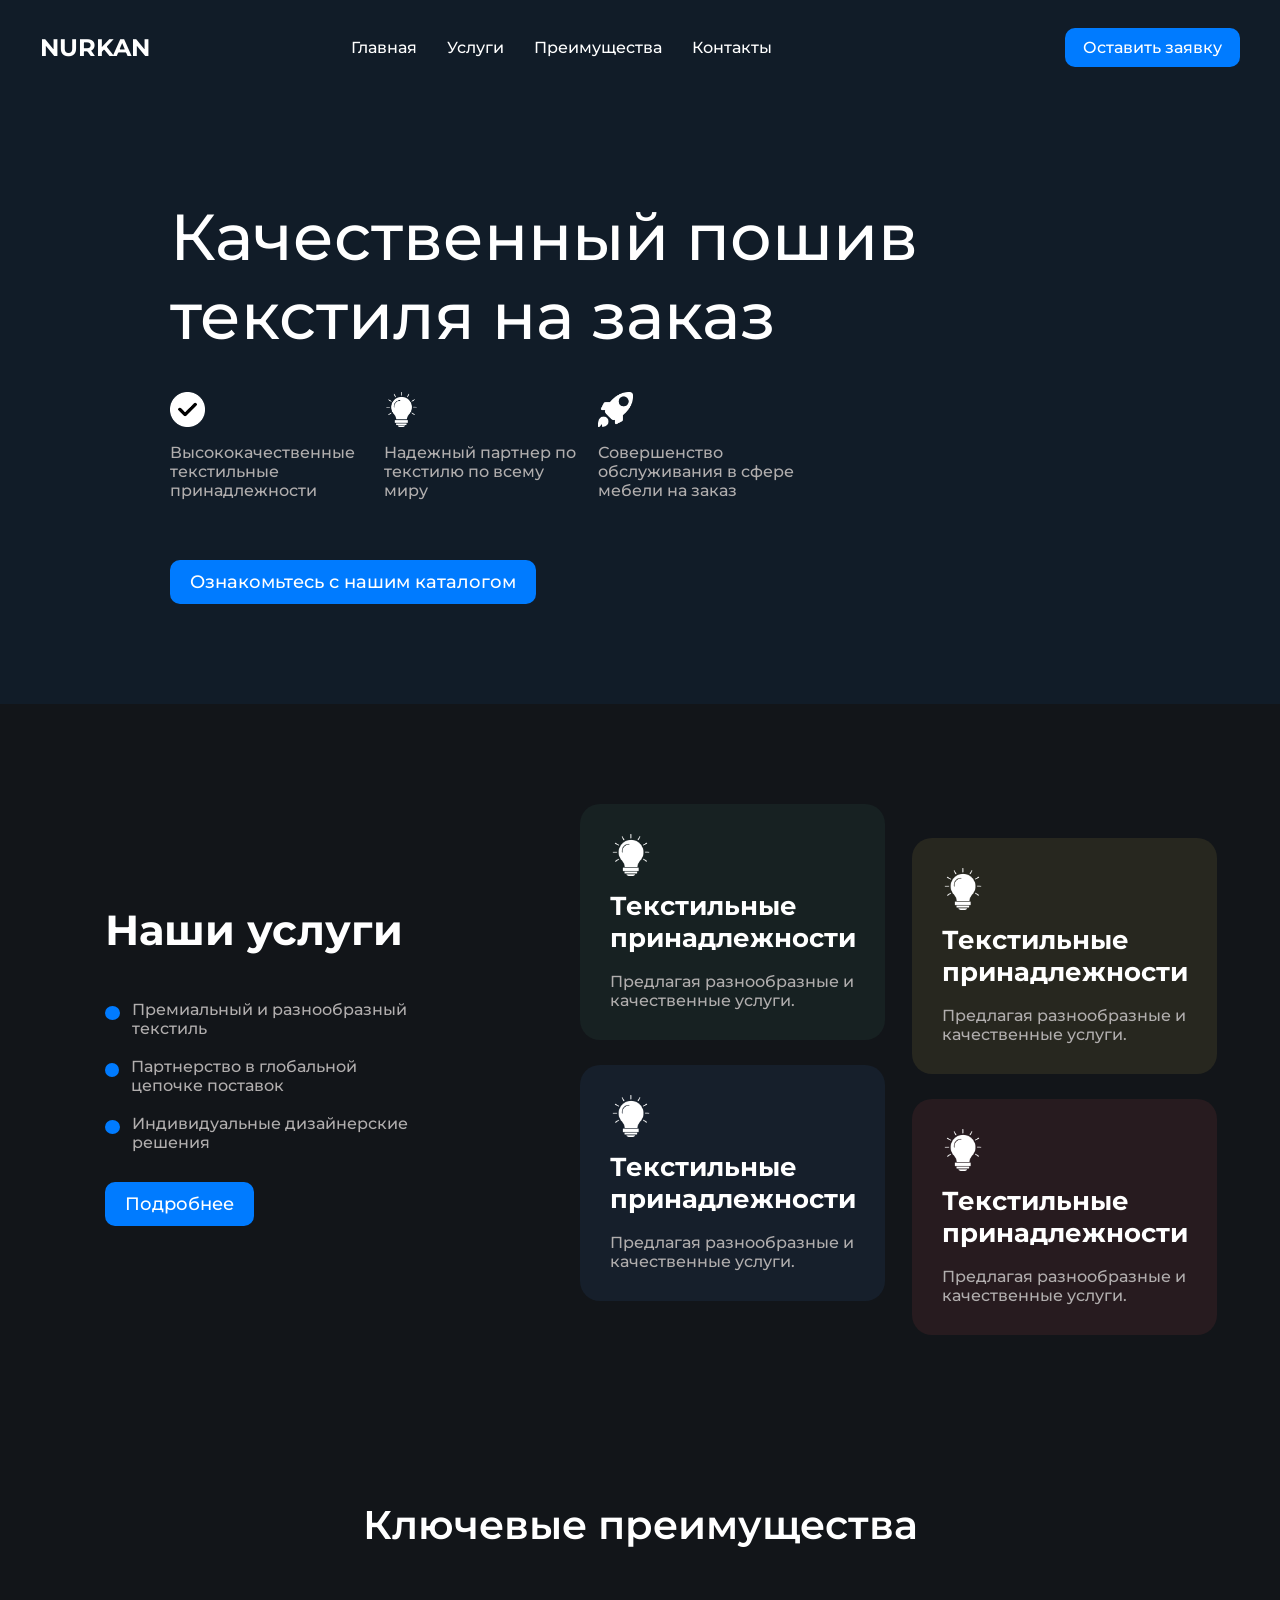
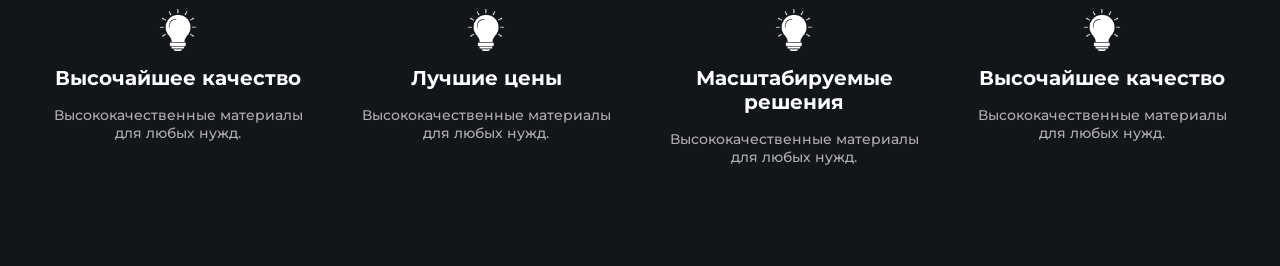
==== index.html @ 5080561b "html code of landing of 2 sections" ====
<!DOCTYPE html>
<html lang="en">
<head>
  <meta charset="UTF-8">
  <meta name="viewport" content="width=device-width, initial-scale=1.0">
  <link rel="preconnect" href="https://fonts.googleapis.com">
  <link rel="preconnect" href="https://fonts.gstatic.com" crossorigin>
  <link href="https://fonts.googleapis.com/css2?family=Montserrat:ital,wght@0,100..900;1,100..900&display=swap" rel="stylesheet">
  <link rel="stylesheet" href="styles.css">
  <title>Home</title>
</head>
<body>
  <header>
    <div class="container">

      <a href="#" class="logo_link"><div class="logo">NURKAN</div></a>

      <nav class="navigation">

        <a class="menu_option" href="#">Главная</a>
        <a class="menu_option" href="#">Услуги</a>
        <a class="menu_option" href="#">Преимущества</a>
        <a class="menu_option" href="#">Контакты</a>

      </nav>

      <button class="application_btn">Оставить заявку</button>

    </div>
  </header>

  <section class="main">

    <div class="container">

      <img src="https://i.pinimg.com/736x/24/b1/e6/24b1e67de9edb029dab0cc9d949c70c2.jpg" alt="" class="main_img">
      
      <div class="main_info">
        <h1>Качественный пошив текстиля на заказ</h1>
        <div class="main_points">

          <div class="points_wrapper">
            <img src="/static/icons/check_157977.png" alt="" class="point_icon">
            <div class="point">Высококачественные текстильные принадлежности</div>
          </div>

          <div class="points_wrapper">
            <img src="/static/icons/light-bulb_148324.png" alt="" class="point_icon">
            <div class="point">Надежный партнер по текстилю по всему миру</div>
          </div>

          <div class="points_wrapper">
            <img src="/static/icons/rocket.png" alt="" class="point_icon">
            <div class="point">Совершенство обслуживания в сфере мебели на заказ </div>
          </div>

        </div>

        <button class="main_btn">Ознакомьтесь с нашим каталогом</button>

      </div>

    </div>

  </section>

  <section class="services">

    <div class="container">

      <div class="services_wrapper">
        <h2 class="services_title">Наши услуги</h2>

        <div class="services_points">

          <div class="point_wrapper">
            <div class="circle"></div>
            <div class="point">Премиальный и разнообразный текстиль</div>
          </div>

          <div class="point_wrapper">
            <div class="circle"></div>
            <div class="point">Партнерство в глобальной цепочке поставок</div>
          </div>

          <div class="point_wrapper">
            <div class="circle"></div>
            <div class="point">Индивидуальные дизайнерские решения</div>
          </div>

        </div>

        <button class="more_btn">Подробнее</button>

      </div>

      <div class="service_types">

        <div class="service_card first">

          <img src="/static/icons/light-bulb_148324.png" alt="" class="service_icon">
          <h4 class="service_title">Текстильные принадлежности</h4>
          <div class="service_descr">Предлагая разнообразные и качественные услуги. </div>

        </div>

        <div class="service_card second">

          <img src="/static/icons/light-bulb_148324.png" alt="" class="service_icon">
          <h4 class="service_title">Текстильные принадлежности</h4>
          <div class="service_descr">Предлагая разнообразные и качественные услуги. </div>

        </div>

      </div>


      <div class="service_types_2">

        <div class="service_card third">

          <img src="/static/icons/light-bulb_148324.png" alt="" class="service_icon">
          <h4 class="service_title">Текстильные принадлежности</h4>
          <div class="service_descr">Предлагая разнообразные и качественные услуги. </div>

        </div>

        <div class="service_card fourth">

          <img src="/static/icons/light-bulb_148324.png" alt="" class="service_icon">
          <h4 class="service_title">Текстильные принадлежности</h4>
          <div class="service_descr">Предлагая разнообразные и качественные услуги. </div>

        </div>

      </div>

    </div>

    <div class="container">

      <div class="advantages">

        <h2 class="advantages_title">Ключевые преимущества</h2>

        <div class="advantages_points">

          <div class="advantage_point">

            <img src="/static/icons/light-bulb_148324.png" alt="" class="advantage_icon">
            <h4 class="advantage_name">Высочайшее качество</h4>
            <div class="advantages_descr">Высококачественные материалы для любых нужд. </div>

          </div>

          <div class="advantage_point">

            <img src="/static/icons/light-bulb_148324.png" alt="" class="advantage_icon">
            <h4 class="advantage_name">Лучшие цены</h4>
            <div class="advantages_descr">Высококачественные материалы для любых нужд. </div>

          </div>

          <div class="advantage_point">

            <img src="/static/icons/light-bulb_148324.png" alt="" class="advantage_icon">
            <h4 class="advantage_name">Масштабируемые решения </h4>
            <div class="advantages_descr">Высококачественные материалы для любых нужд. </div>

          </div>

          <div class="advantage_point">

            <img src="/static/icons/light-bulb_148324.png" alt="" class="advantage_icon">
            <h4 class="advantage_name">Высочайшее качество</h4>
            <div class="advantages_descr">Высококачественные материалы для любых нужд. </div>

          </div>

        </div>

      </div>

    </div>

  </section>
</body>
</html>
---- styles.css ----
* {
  margin: 0;
  padding: 0;
  font-family: 'Montserrat';
  font-weight: 500;
  color: white;
}

/*#0e58ae button color*/

.container {
  display: flex;
  width: 100%; /* Используйте 100% для адаптивности или конкретное значение, если это необходимо */
  max-width: 1200px; /* Ограничение максимальной ширины контейнера */
  margin: 0 auto; /* Центрирование контейнера по горизонтали */
}

header {
  padding: 10px 0; /* Пример внутренних отступов для header */
  background-color: #111c28;
}

.navigation {
  display: flex;
  margin-top: 18px;
}

.menu_option {
  text-decoration: none;
  color: white; /* Цвет текста для ссылок */
  padding: 10px 15px; /* Пример внутренних отступов для ссылок */
}

.logo {
  font-size: 24px; /* Пример размера шрифта для логотипа */
  font-weight: bold; /* Пример насыщенности шрифта для логотипа */
  margin-top: 18px;
}

.logo_link {
  flex-grow: 0.4; /* Равномерное распределение доступного пространства */
  text-decoration: none;
  color: white; /* Цвет текста для логотипа */
  display: flex;
  align-items: center; /* Выравнивание логотипа по вертикали */
}

.application_btn {
  padding: 9px 18px; /* Пример внутренних отступов */
  border: none; /* Убираем границу */
  background-color: #007bff; /* Пример цвета фона */
  color: white; /* Цвет текста */
  font-size: 16px; /* Размер шрифта */
  border-radius: 10px; /* Радиус скругления углов */
  cursor: pointer; /* Курсор при наведении */
  margin-left: auto;  
  margin-top: 18px;
}

.application_btn:hover {
  background-color: #0056b3; /* Изменение цвета фона при наведении */
}



/*MAIN SECTION **************************************/

.main {
  background-color: #111c28;
  padding-bottom: 100px;
  padding-top: 50px;
}


.main_img {
  max-width: 400px;
  max-height: 550px;
  margin: 50px 65px;
  border-radius: 12px;
}


h1 {
  margin-top: 70px;
  margin-right: 30px;
  font-size: 65px;
  font-family: 'Montserrat';
  font-weight: 500;
}

.main_points {
  display: flex;
  margin-top: 37px;
}

.points_wrapper {
  max-width: 206px;
  text-wrap: wrap;
  margin-right: 8px;
}


.points_wrapper .point_icon {
  width: 35px;
  height: 35px;
}

.point {
  font-size: 16px;
  margin-top: 12px;
}

.main_btn {
  padding: 11px 20px; /* Пример внутренних отступов */
  border: none; /* Убираем границу */
  background-color: #007bff; /* Пример цвета фона */
  color: white; /* Цвет текста */
  font-size: 18px; /* Размер шрифта */
  border-radius: 10px; /* Радиус скругления углов */
  cursor: pointer; /* Курсор при наведении */
  margin-left: auto; 
  margin-top: 60px;
}

.main_btn:hover {
  background-color: #0056b3; /* Изменение цвета фона при наведении */
}



/*NEW SECTION******************************/


.services {
  background-color: #121519;
  padding-top: 100px;
  padding-bottom: 100px;
}

.services_wrapper {
  margin-top: 100px;
  margin-left: 65px;
}

.services_title {
  font-size: 42px;
  font-family: 'Montserrat';
  font-weight: 700;
}

.services_points {
  margin-top: 32px;
  max-width: 325px;
}

.point_wrapper {
  margin-top: 7px;
  display: flex;
  align-items: center;
}

.point {
  color: rgb(177, 174, 174);
}

.circle {
  width: 18px !important;
  height: 14px !important;
  background-color: #007bff;
  border-radius: 50%;
  margin-right: 12px;
}

.more_btn {
  padding: 11px 20px; /* Пример внутренних отступов */
  border: none; /* Убираем границу */
  background-color: #007bff; /* Пример цвета фона */
  color: white; /* Цвет текста */
  font-size: 18px; /* Размер шрифта */
  border-radius: 10px; /* Радиус скругления углов */
  cursor: pointer; /* Курсор при наведении */
  margin-left: auto; 
  margin-top: 30px;
}

.more_btn:hover {
  background-color: #0056b3; /* Изменение цвета фона при наведении */
}


.service_card {
  max-width: 245px;
  max-height: 190px;
  padding: 30px;
  margin-bottom: 25px;
  border-radius: 20px;
}


.service_types {
  margin-left: 150px;
}

.service_types_2 {
  margin-left: 27px;
  margin-top: 34px;
}

.service_icon {
  width: 42px;
  height: 42px;
  margin-bottom: 10px;
}

.first {
  background-color: #172122;
}

.second {
  background-color: #161f2b;
}

.third {
  background-color: #27271f;
}

.fourth {
  background-color: #271b1f;
}

.service_title {
  font-size: 26px;
  font-weight: 700;
  margin-bottom: 18px;
}

.service_descr {
  color: rgb(177, 174, 174);
}

/*ADVANTAGES______________________*/

.advantages {
  margin-top: 140px;
}

.advantages_title {
  font-size: 40px;
  font-weight: 600;
  text-align: center;
}


.advantages_points {
  display: flex;
  justify-content: space-between;
  gap: 32px;
}

.advantage_point {
  max-width: 300px;
  text-wrap: wrap;
  display: flex;
  flex-direction: column;
  align-items: center;
  text-align: center
}

.advantage_icon {
  width: 42px;
  height: 42px;
  align-items: center;
}

.advantages_points {
  margin-top: 60px;
}

.advantage_name {
  font-size: 20px;
  font-weight: 700;
  margin-top: 15px;
  align-items: center;
  text-align: center;
}

.advantages_descr {
  font-size: 14px;
  color: rgb(177, 174, 174);
  margin-top: 16px;
  align-items: center;
  text-align: center;
}
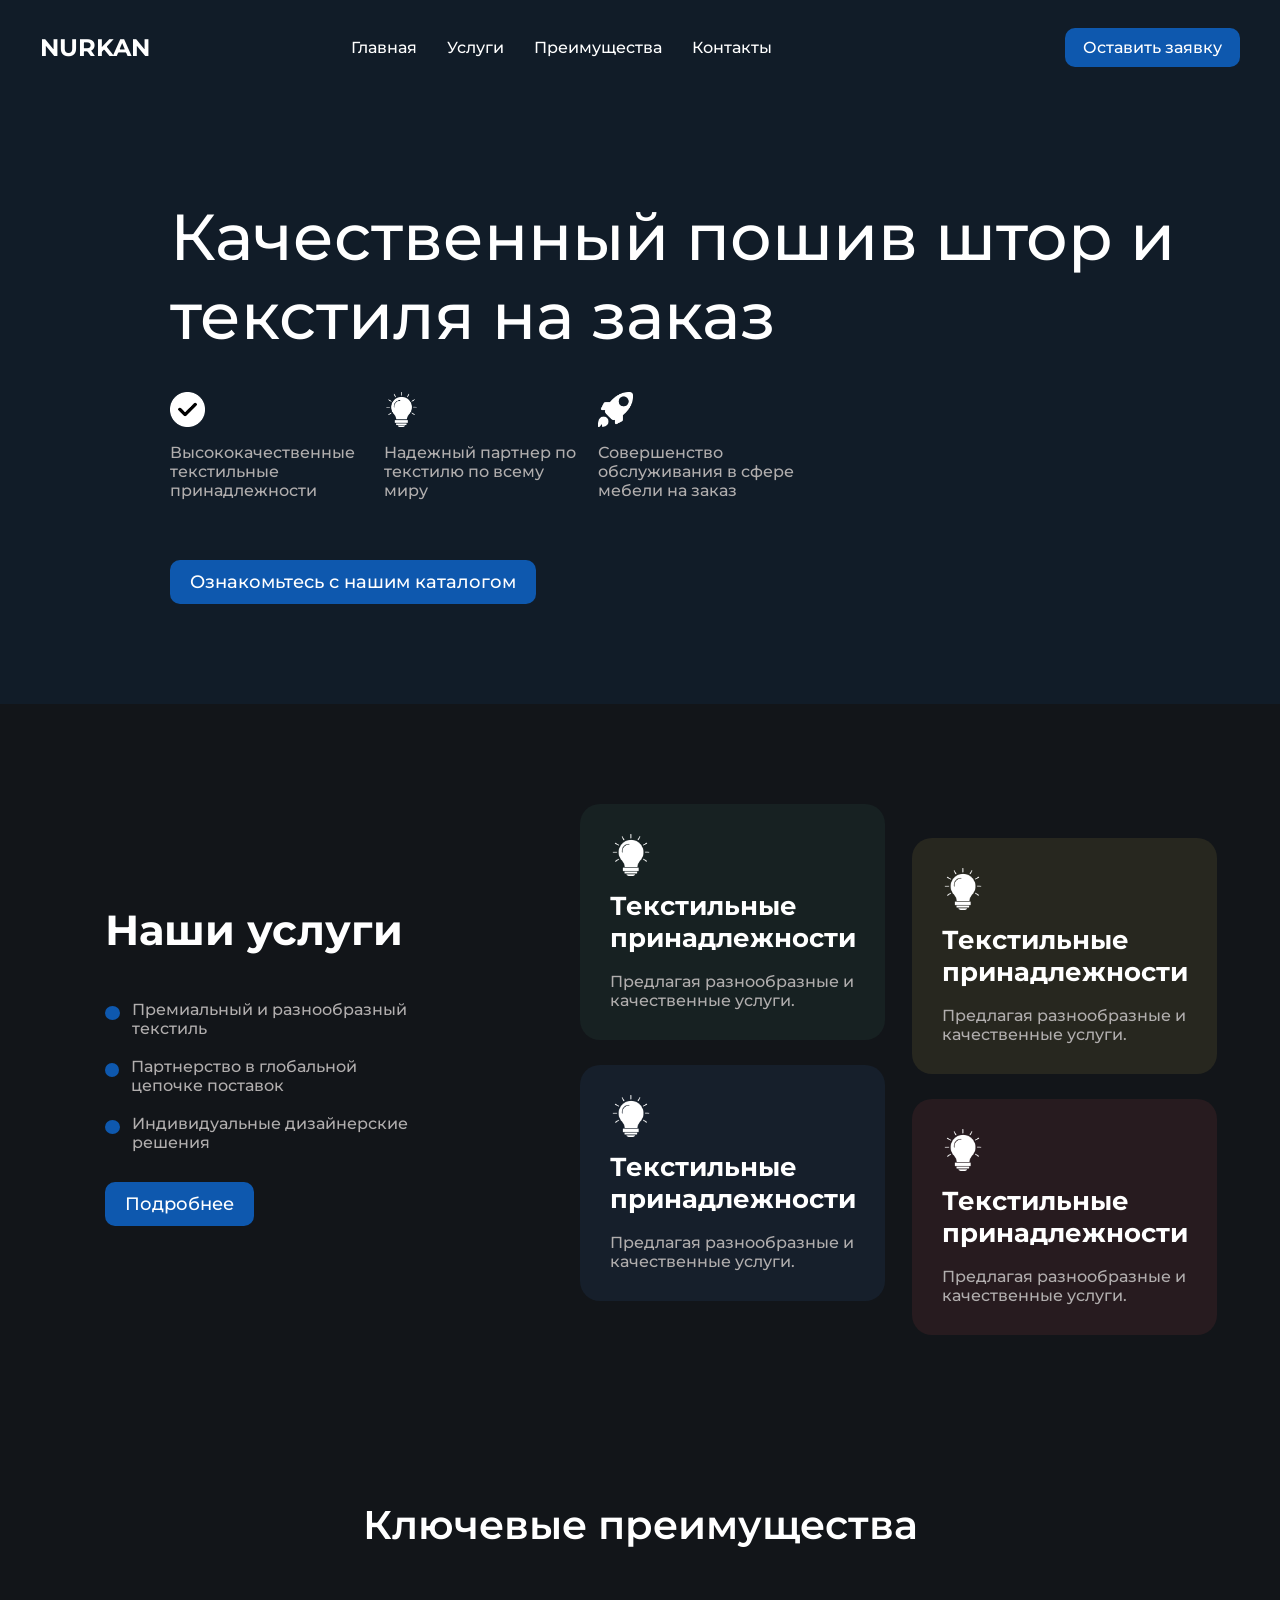
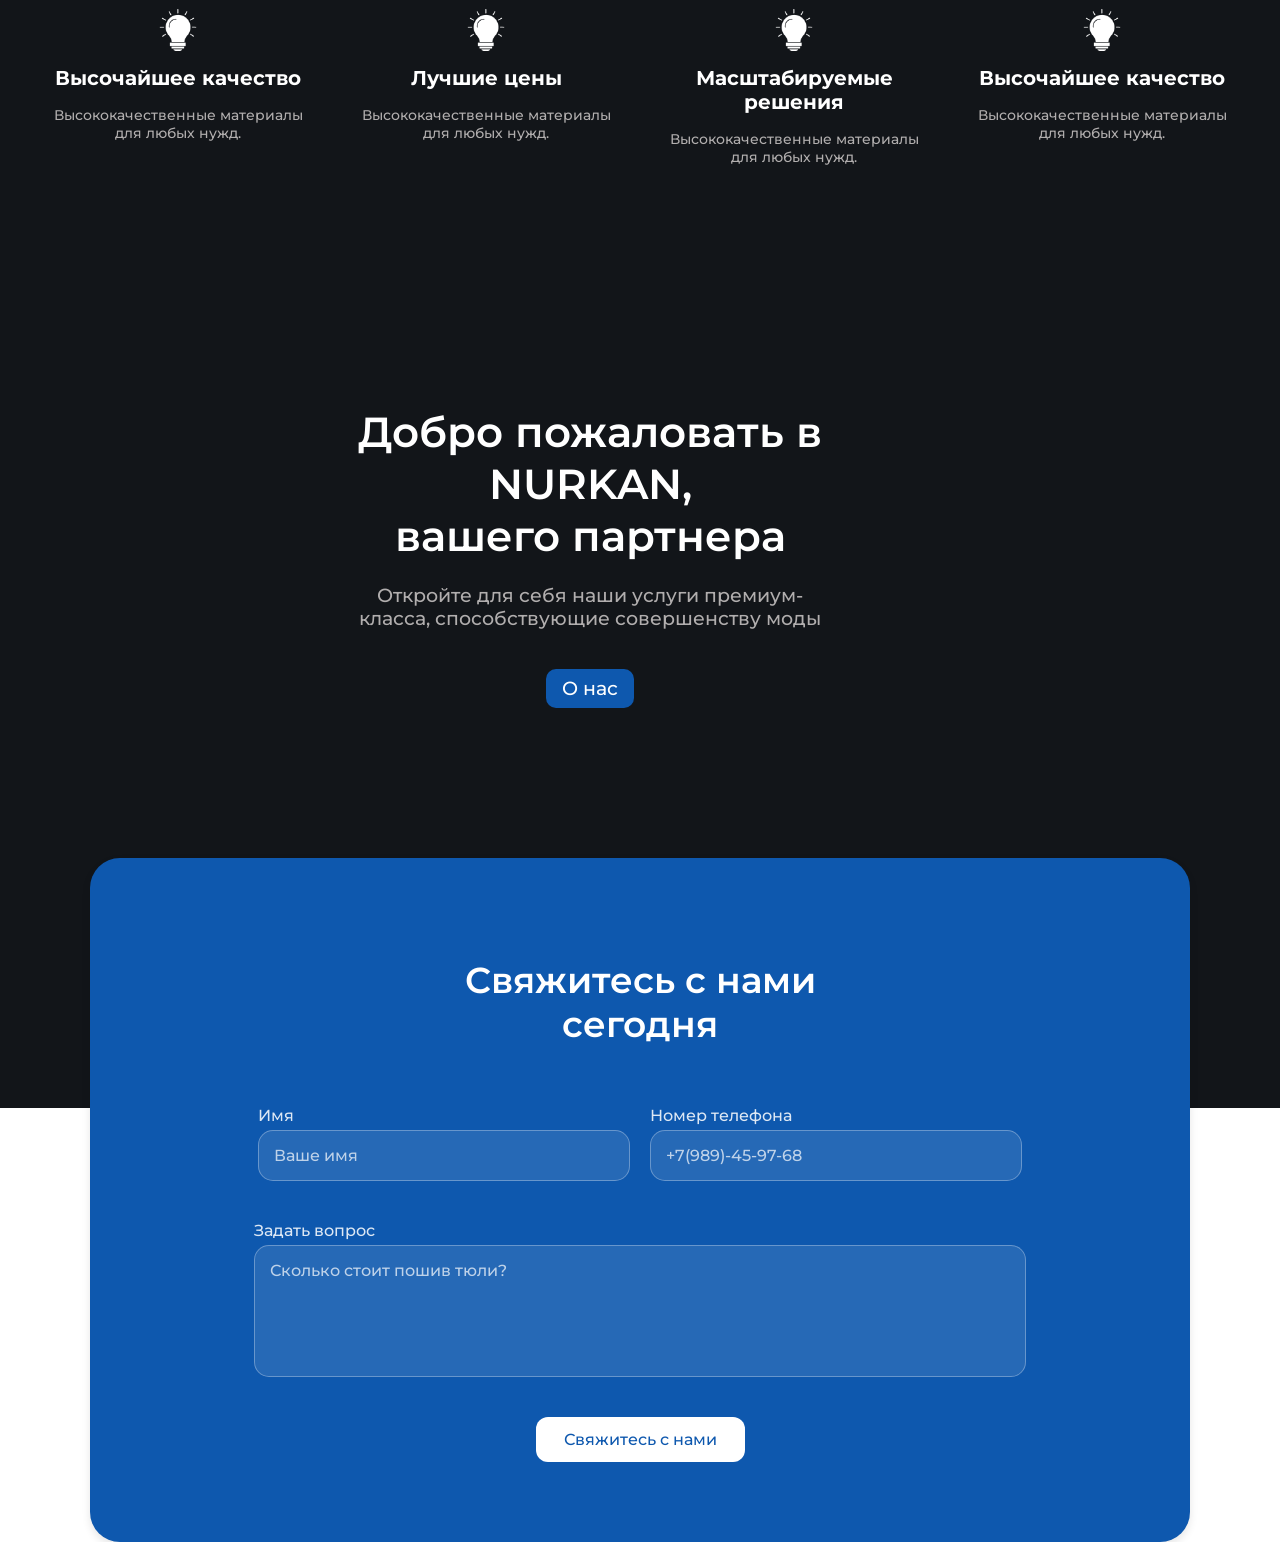
==== commit f16148d5: "added new block and form" ====
--- a/index.html
+++ b/index.html
@@ -36,7 +36,7 @@
       <img src="https://i.pinimg.com/736x/24/b1/e6/24b1e67de9edb029dab0cc9d949c70c2.jpg" alt="" class="main_img">
       
       <div class="main_info">
-        <h1>Качественный пошив текстиля на заказ</h1>
+        <h1>Качественный пошив штор и текстиля на заказ</h1>
         <div class="main_points">
 
           <div class="points_wrapper">
@@ -179,10 +179,63 @@
 
         </div>
 
+        <div class="advantages_image">
+
+          <img src="https://cf.bstatic.com/xdata/images/hotel/max1024x768/275734813.jpg?k=6c4689795769574d2e809e9eda5d563b824885e94a9c426dc8dc01568a8eda7a&o=&hp=1" alt="" class="advantage_image one">
+          <img src="http://shtori-odintcovo.ru/wp-content/uploads/2018/08/tekstil-dlja-kafe-i-restorana-e1534519967190.jpg" alt="" class="advantage_image two">
+
+        </div>
+
+        <div class="welcome">
+
+          <div class="welcome_wrapper_left">
+
+            <h3 class="welcome_title">Добро пожаловать в NURKAN,<br> вашего партнера</h3>
+            <div class="welcome_descr">Откройте для себя наши услуги премиум-класса, способствующие совершенству моды</div>
+            <button class="about_us_btn">О нас</button>
+
+          </div>
+          
+          <img src="https://s.optlist.ru/i/24/37/179606e174bb0516-2437-1.jpg" alt="" class="welcome_img">
+
+        </div>
+
       </div>
 
     </div>
 
   </section>
+
+  <div class="form-container">
+
+    <div class="contact-form">
+
+        <h2 class="form_title">Свяжитесь с нами<br>сегодня</h2>
+        <form action="#">
+
+            <div class="form-group">
+                <div class="input_wrapper">
+                  <label class="label_input_form" for="input_contact_form">Имя</label>
+                  <input class="input_contact_form" type="text" name="name" placeholder="Ваше имя">
+                </div>
+                <div class="input_wrapper">
+                  <label class="label_input_form" for="input_contact_form">Номер телефона</label>
+                  <input class="input_contact_form" type="text" name="name" placeholder="+7(989)-45-97-68">
+                </div>
+            </div>
+            <div class="form-group">
+              <div class="input_wrapper">
+                <label class="label_input_form" for="input_contact_form">Задать вопрос</label>
+              <textarea name="message" class="input_contact_form txtarea" placeholder="Сколько стоит пошив тюли?"></textarea>
+              </div>
+            </div>
+            <button class="submit" type="submit">Свяжитесь с нами</button>
+
+        </form>
+
+    </div>
+
+  </div>
+  
 </body>
 </html>
--- a/styles.css
+++ b/styles.css
@@ -6,7 +6,9 @@
   color: white;
 }
 
-/*#0e58ae button color*/
+/*#0e58ae dark blue
+  0e58ae - light blue
+*/
 
 .container {
   display: flex;
@@ -48,7 +50,7 @@
 .application_btn {
   padding: 9px 18px; /* Пример внутренних отступов */
   border: none; /* Убираем границу */
-  background-color: #007bff; /* Пример цвета фона */
+  background-color: #0e58ae; /* Пример цвета фона */
   color: white; /* Цвет текста */
   font-size: 16px; /* Размер шрифта */
   border-radius: 10px; /* Радиус скругления углов */
@@ -113,7 +115,7 @@
 .main_btn {
   padding: 11px 20px; /* Пример внутренних отступов */
   border: none; /* Убираем границу */
-  background-color: #007bff; /* Пример цвета фона */
+  background-color: #0e58ae; /* Пример цвета фона */
   color: white; /* Цвет текста */
   font-size: 18px; /* Размер шрифта */
   border-radius: 10px; /* Радиус скругления углов */
@@ -134,7 +136,7 @@
 .services {
   background-color: #121519;
   padding-top: 100px;
-  padding-bottom: 100px;
+  padding-bottom: 400px;
 }
 
 .services_wrapper {
@@ -166,7 +168,7 @@
 .circle {
   width: 18px !important;
   height: 14px !important;
-  background-color: #007bff;
+  background-color: #0e58ae;
   border-radius: 50%;
   margin-right: 12px;
 }
@@ -174,7 +176,7 @@
 .more_btn {
   padding: 11px 20px; /* Пример внутренних отступов */
   border: none; /* Убираем границу */
-  background-color: #007bff; /* Пример цвета фона */
+  background-color: #0e58ae; /* Пример цвета фона */
   color: white; /* Цвет текста */
   font-size: 18px; /* Размер шрифта */
   border-radius: 10px; /* Радиус скругления углов */
@@ -290,4 +292,139 @@
   margin-top: 16px;
   align-items: center;
   text-align: center;
+}
+
+
+.advantages_image {
+  display: flex;
+  justify-content: space-between;
+  margin-top: 140px;
+}
+
+.advantage_image {
+  max-width: 590px;
+  border-radius: 20px;
+}
+
+.welcome {
+  display: flex;
+  text-align: center;
+  justify-content: center;
+  margin-top: 100px;
+}
+
+.welcome_wrapper_left {
+  max-width: 470px;
+  margin: auto 0;
+  margin-right: 100px;
+}
+
+.welcome_title {
+  font-size: 42px;
+  font-weight: 600;
+}
+
+.welcome_descr {
+  font-size: 19px;
+  color: rgb(177, 174, 174);
+  margin-top: 22px;
+}
+
+.about_us_btn {
+  padding: 8px 16px; /* Пример внутренних отступов */
+  border: none; /* Убираем границу */
+  background-color: #0e58ae; /* Пример цвета фона */
+  color: white; /* Цвет текста */
+  font-size: 19px; /* Размер шрифта */
+  border-radius: 10px; /* Радиус скругления углов */
+  cursor: pointer; /* Курсор при наведении */
+  margin-top: 39px;
+}
+
+.welcome_img {
+  max-width: 450px;
+  border-radius: 22px;
+}
+
+/*FORM SECTION ***********************/
+
+.form-container {
+  width: 100%;
+  display: flex;
+  justify-content: center;
+  margin: -250px 0; /* Adjust the margin as needed */
+}
+
+.contact-form {
+  background-color: #0e58ae;
+  padding: 100px 150px 80px;
+  border-radius: 30px;
+  width: 800px;
+  color: white;
+  text-align: center;
+  box-shadow: 0 4px 8px rgba(0, 0, 0, 0.1);
+}
+
+.form_title {
+  font-size: 36px;
+  font-weight: 600;
+  margin-bottom: 60px;
+}
+
+.form-group {
+  display: flex;
+  justify-content: center;
+  gap: 20px;
+  margin-bottom: 20px;
+  flex-wrap: wrap;
+}
+
+.input_wrapper {
+  display: flex;
+  flex-direction: column;
+  align-items: flex-start;
+}
+
+.input_contact_form {
+  width: 340px;
+  padding: 15px;
+  border: 1px solid rgba(255, 255, 255, 0.3);
+  border-radius: 15px;
+  background-color: rgba(255, 255, 255, 0.1);
+  color: white;
+  font-size: 1em;
+  margin-bottom: 20px;
+}
+
+.input_contact_form::placeholder {
+  color: rgba(255, 255, 255, 0.7);
+}
+
+.form-group textarea {
+  height: 100px;
+  resize: none;
+}
+
+.submit {
+  padding: 13px 28px;
+  border: none;
+  border-radius: 12px;
+  background-color: white;
+  color: #0e58ae;
+  cursor: pointer;
+  font-size: 16px;
+  transition: background-color 0.3s ease;
+}
+
+.submit:hover {
+  background-color: #e6e6e6;
+}
+
+.label_input_form {
+  margin-bottom: 5px;
+  color: rgba(255, 255, 255, 0.863);
+}
+
+.txtarea {
+  width: 740px;
 }
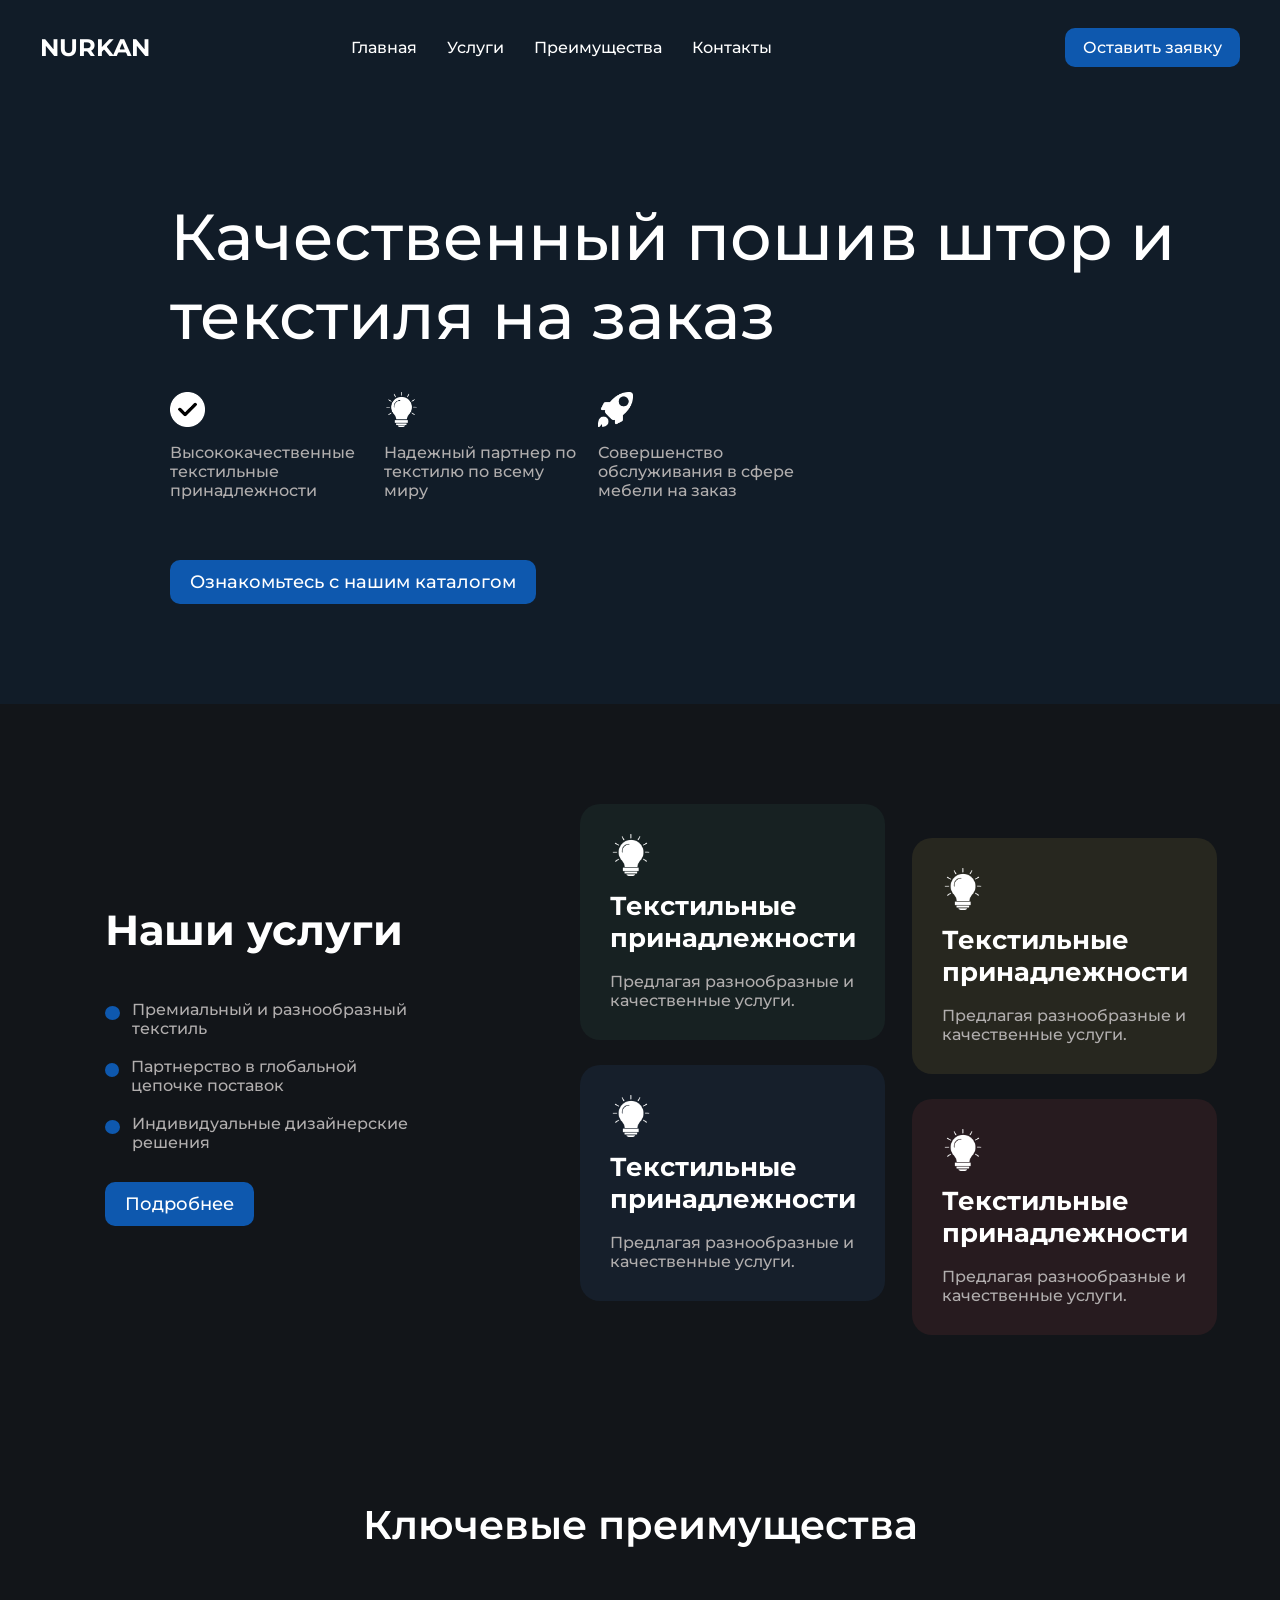
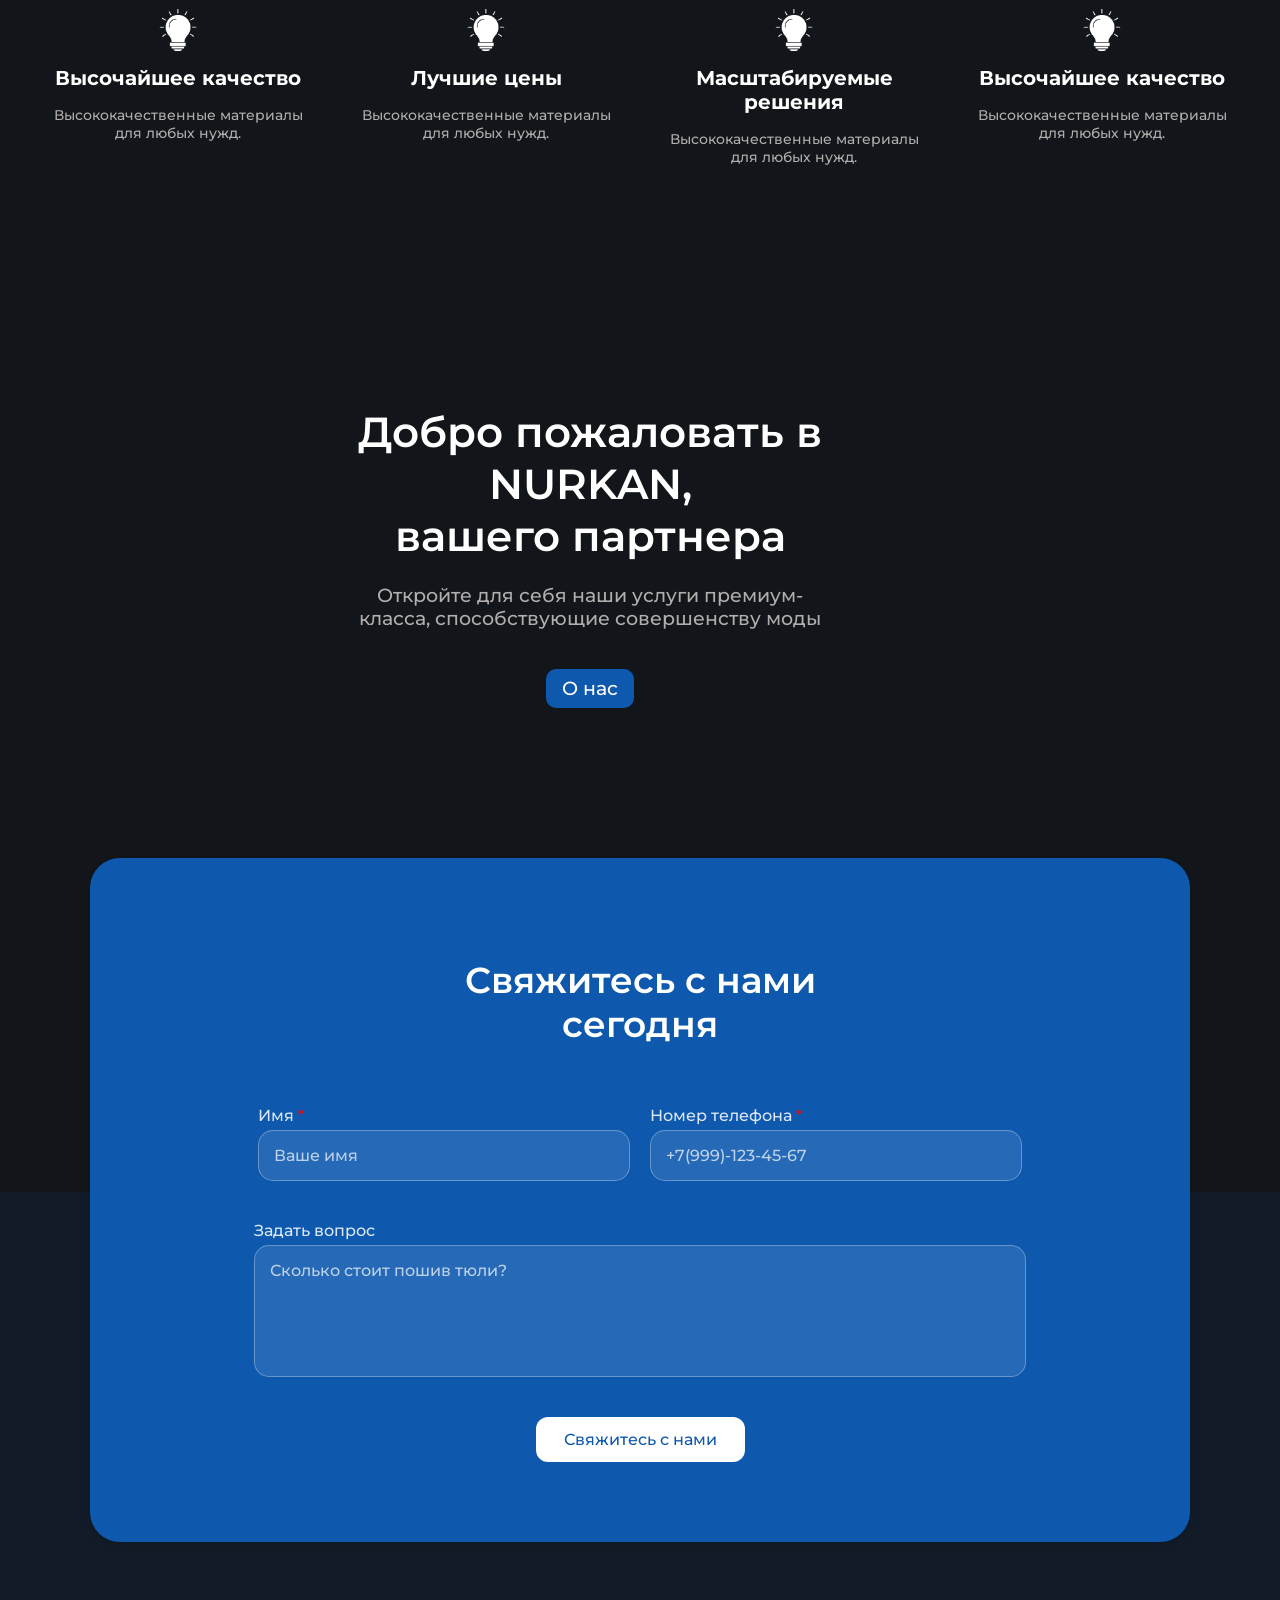
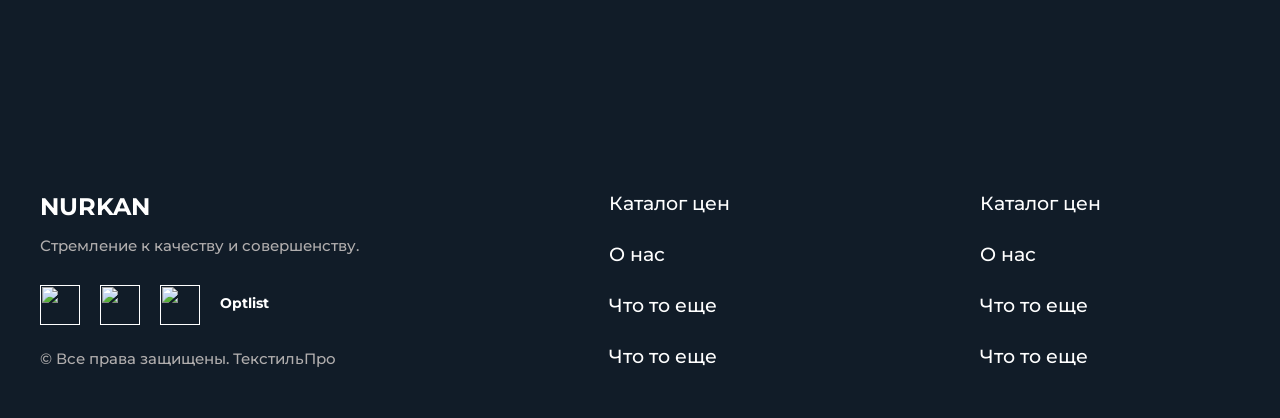
==== commit 75f4a18d: "added footer and social icons" ====
--- a/index.html
+++ b/index.html
@@ -211,23 +211,24 @@
     <div class="contact-form">
 
         <h2 class="form_title">Свяжитесь с нами<br>сегодня</h2>
-        <form action="#">
+
+        <form id="contact_form" action="#">
 
             <div class="form-group">
                 <div class="input_wrapper">
-                  <label class="label_input_form" for="input_contact_form">Имя</label>
-                  <input class="input_contact_form" type="text" name="name" placeholder="Ваше имя">
+                    <label class="label_input_form" for="input_name">Имя <span class="req">*</span></label>
+                    <input id="input_name" class="input_contact_form" type="text" name="name" placeholder="Ваше имя" required>
                 </div>
                 <div class="input_wrapper">
-                  <label class="label_input_form" for="input_contact_form">Номер телефона</label>
-                  <input class="input_contact_form" type="text" name="name" placeholder="+7(989)-45-97-68">
+                    <label class="label_input_form" for="input_contact_form">Номер телефона <span class="req">*</span></label>
+                    <input id="input_contact_form" class="input_contact_form" type="text" name="phone" placeholder="+7(999)-123-45-67" required>
                 </div>
             </div>
             <div class="form-group">
-              <div class="input_wrapper">
-                <label class="label_input_form" for="input_contact_form">Задать вопрос</label>
-              <textarea name="message" class="input_contact_form txtarea" placeholder="Сколько стоит пошив тюли?"></textarea>
-              </div>
+                <div class="input_wrapper">
+                    <label class="label_input_form" for="input_message">Задать вопрос</label>
+                    <textarea id="input_message" name="message" class="input_contact_form txtarea" placeholder="Сколько стоит пошив тюли?"></textarea>
+                </div>
             </div>
             <button class="submit" type="submit">Свяжитесь с нами</button>
 
@@ -235,7 +236,84 @@
 
     </div>
 
+</div>
+
+
+<footer class="footer">
+
+  <div class="container">
+
+    <div class="block_wrapper">
+
+      <h5 class="footer_title">NURKAN</h5>
+      <div class="footer_descr">Стремление к качеству и совершенству.</div>
+
+      <div class="social_media_wrapper">
+
+        <a href=""><div class="social_media">
+          <img src="/static/icons/whatsapp.png" alt="" class="social_media_icon">
+        </div></a>
+
+        <a href=""><div class="social_media">
+          <img src="/static/icons/telegram.png" alt="" class="social_media_icon">
+        </div></a>
+
+        <a href=""><div class="social_media">
+          <img src="/static/icons/instagram.png" alt="" class="social_media_icon">
+        </div></a>
+
+        <a style="text-decoration: none;" target="_blank" href="https://optlist.ru/company/nurkan_tekstil"><div class="social_media">
+          <div class="optlist social_media_icon">Optlist</div>
+        </div></a>
+
+      </div>
+
+      <div class="rights ">© Все права защищены. ТекстильПро</div>
+
+    </div>
+
+    <div class="block_wrapper mid">
+
+      <a class="footer_link" href=""><div class="options_footer">Каталог цен</div></a>
+      <a class="footer_link" href=""><div class="options_footer">О нас</div></a>
+      <a class="footer_link" href=""><div class="options_footer">Что то еще</div></a>
+      <a class="footer_link" href=""><div class="options_footer">Что то еще</div></a>
+
+    </div>
+
+    <div class="block_wrapper end">
+
+      <a class="footer_link" href=""><div class="options_footer">Каталог цен</div></a>
+      <a class="footer_link" href=""><div class="options_footer">О нас</div></a>
+      <a class="footer_link" href=""><div class="options_footer">Что то еще</div></a>
+      <a class="footer_link" href=""><div class="options_footer">Что то еще</div></a>
+
+    </div>
+
+
   </div>
+
+</footer>
+
+
+
+<script src="https://cdnjs.cloudflare.com/ajax/libs/jquery/3.6.0/jquery.min.js"></script>
+<script src="https://cdnjs.cloudflare.com/ajax/libs/jquery.inputmask/3.3.4/jquery.inputmask.bundle.min.js"></script>
+
+
+<script>
+    $(document).ready(function() {
+        $("#input_contact_form").inputmask("+7(999)-999-99-99");
+
+        $("#contact_form").on("submit", function(event) {
+            var phoneInput = $("#input_contact_form");
+            if (!phoneInput.inputmask("isComplete")) {
+                alert("Пожалуйста, введите полный номер телефона.");
+                event.preventDefault(); // Предотвращает отправку формы
+            }
+        });
+    });
+</script>
   
 </body>
 </html>
--- a/styles.css
+++ b/styles.css
@@ -136,7 +136,7 @@
 .services {
   background-color: #121519;
   padding-top: 100px;
-  padding-bottom: 400px;
+  padding-bottom: 500px;
 }
 
 .services_wrapper {
@@ -352,7 +352,8 @@
   width: 100%;
   display: flex;
   justify-content: center;
-  margin: -250px 0; /* Adjust the margin as needed */
+  background-color: #121519;
+  margin: -350px 0; /* Adjust the margin as needed */
 }
 
 .contact-form {
@@ -427,4 +428,81 @@
 
 .txtarea {
   width: 740px;
+}
+
+span.req {
+  color: red;
+}
+
+/*FOOOOTER___________*/
+
+footer.footer {
+  background-color: #111c28;
+  padding-top: 600px;
+  padding-bottom: 50px;
+}
+
+h5.footer_title {
+  font-size: 24px; /* Пример размера шрифта для логотипа */
+  font-weight: bold; /* Пример насыщенности шрифта для логотипа */
+  text-decoration: none;
+  color: white; /* Цвет текста для логотипа */
+  display: flex;
+  align-items: center; /* Выравнивание логотипа по вертикали */
+}
+
+.footer_descr {
+  margin-top: 15px;
+  font-size: 15px;
+  color: rgb(177, 174, 174);
+}
+
+
+
+.social_media_wrapper {
+  display: flex;
+}
+
+.social_media_icon {
+  width: 40px;
+  height: 40px;
+  margin-top: 30px;
+  margin-right: 20px;
+}
+
+.rights {
+  margin-top: 15px;
+  font-size: 15px;
+  color: rgb(177, 174, 174);
+}
+
+
+.options_footer {
+  font-size: 19px;
+  
+  text-decoration: none;
+}
+
+.footer_link {text-decoration: none ;}
+
+.mid {
+  display: flex;
+  flex-direction: column;
+  justify-content: space-between;
+  margin-left: 250px;
+}
+
+.end {
+  display: flex;
+  flex-direction: column;
+  justify-content: space-between;
+  margin-left: 250px;
+}
+
+.optlist {
+  padding-top: 9px;
+  color: white;
+  font-size: 14px;
+  font-weight: 700;
+  
 }
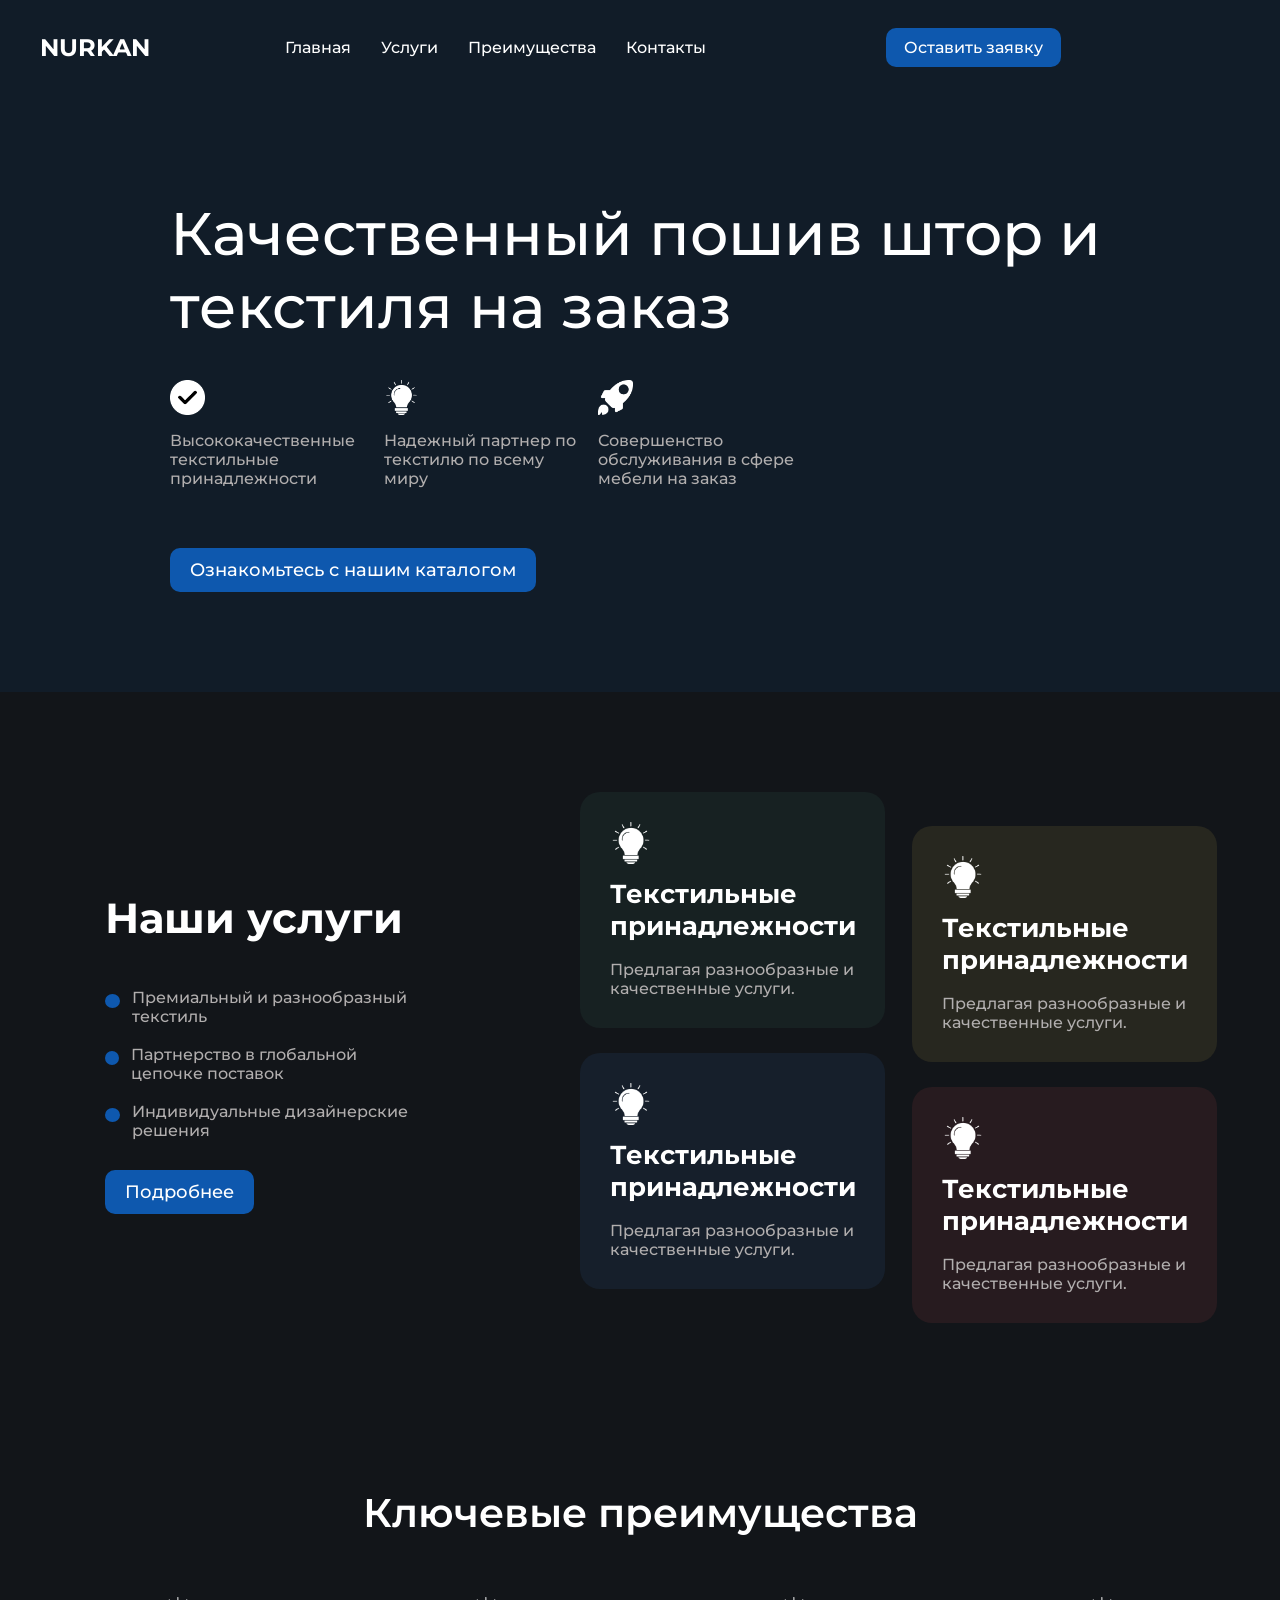
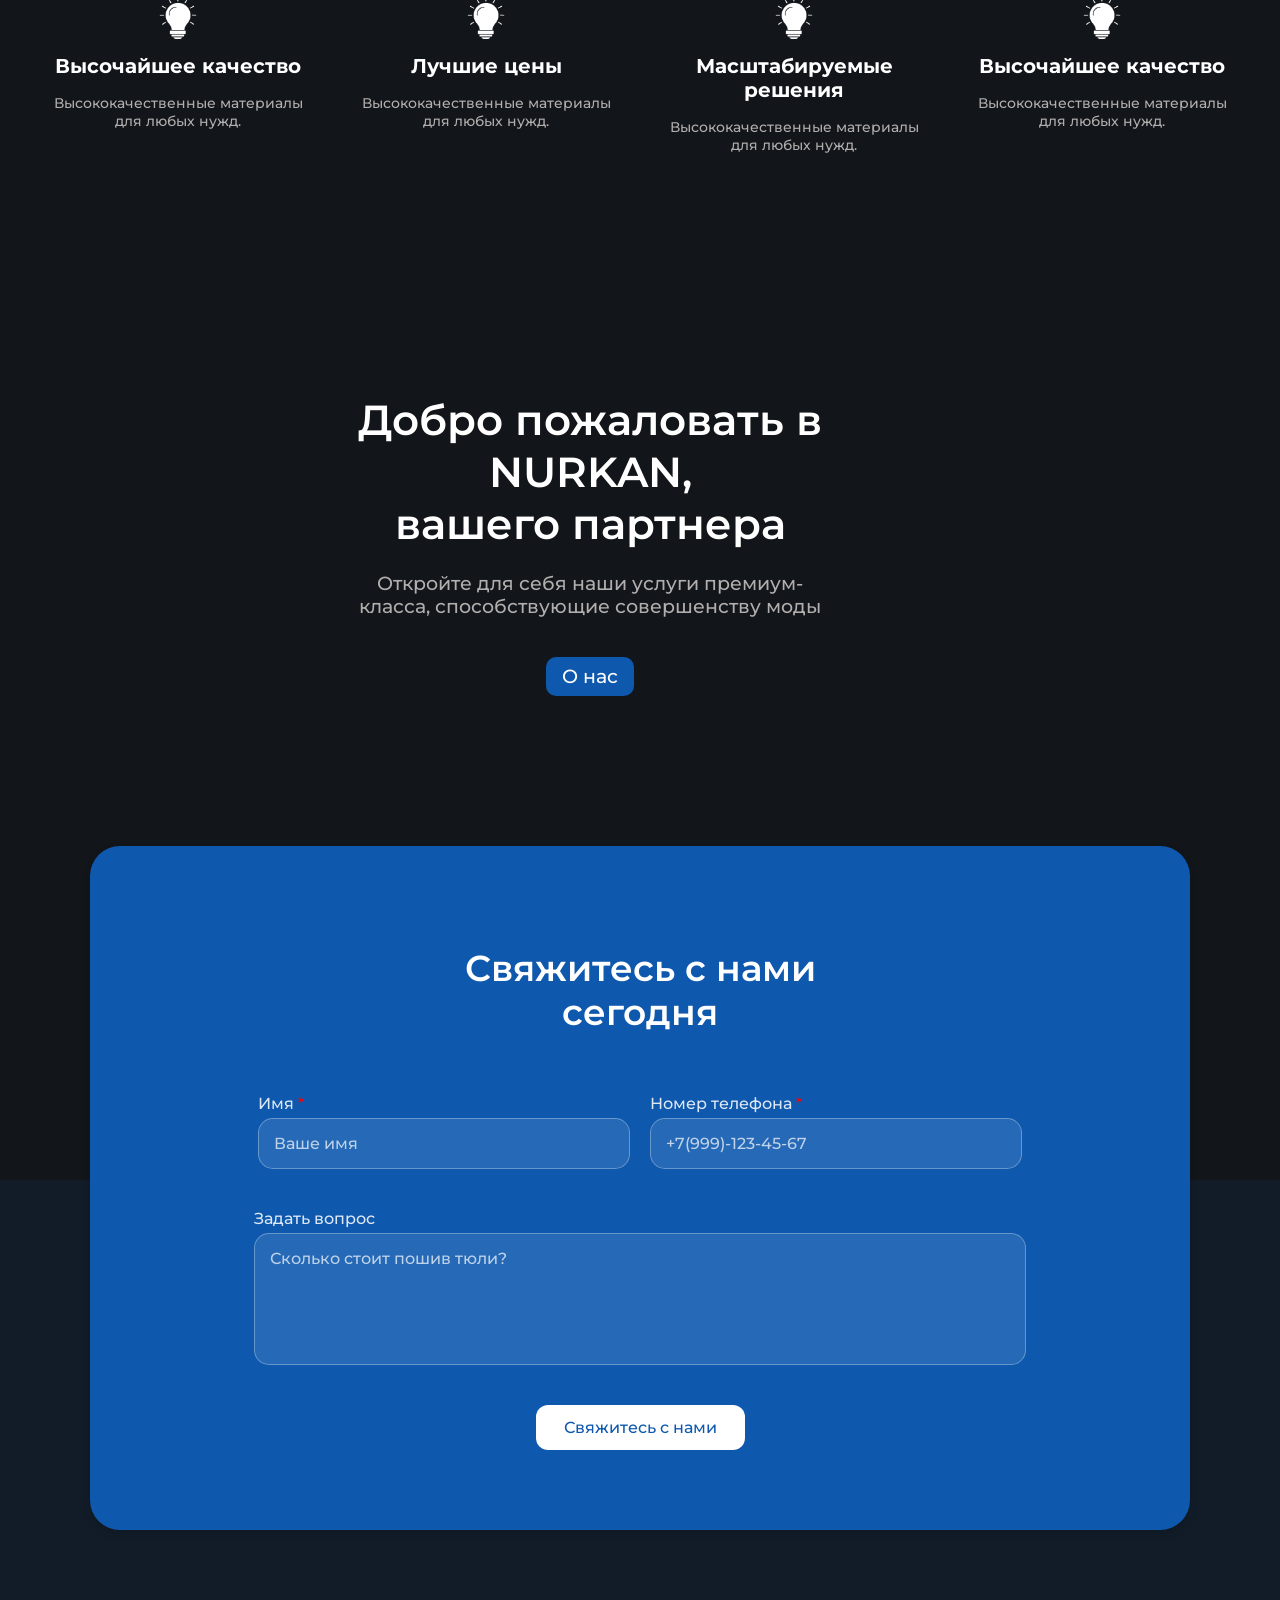
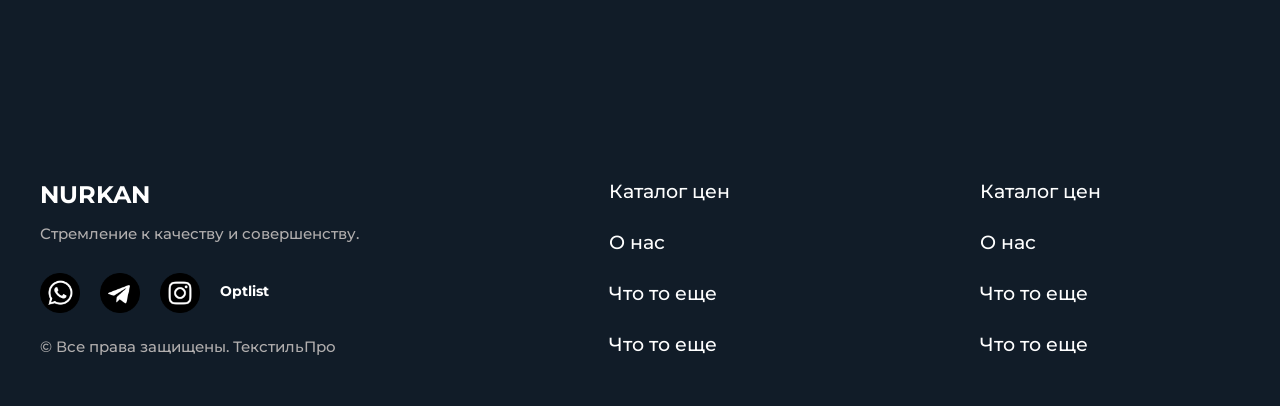
==== commit 85350d41: "did i change something?" ====
--- a/index.html
+++ b/index.html
@@ -11,21 +11,17 @@
 </head>
 <body>
   <header>
-    <div class="container">
-
-      <a href="#" class="logo_link"><div class="logo">NURKAN</div></a>
-
-      <nav class="navigation">
-
-        <a class="menu_option" href="#">Главная</a>
-        <a class="menu_option" href="#">Услуги</a>
-        <a class="menu_option" href="#">Преимущества</a>
-        <a class="menu_option" href="#">Контакты</a>
-
-      </nav>
-
-      <button class="application_btn">Оставить заявку</button>
-
+    <div class="container"> 
+        <a href="#" class="logo_link"><div class="logo">NURKAN</div></a>
+        <nav class="navigation">
+            <a class="menu_option" href="#">Главная</a>
+            <a class="menu_option" href="#">Услуги</a>
+            <a class="menu_option" href="#">Преимущества</a>
+            <a class="menu_option contacts" href="#">Контакты</a>
+            <button class="application_btn">Оставить заявку</button>
+        </nav>
+        
+        <button class="menu_toggle">☰</button>
     </div>
   </header>
 
@@ -115,7 +111,7 @@
       </div>
 
 
-      <div class="service_types_2">
+      <div class="service_types _2">
 
         <div class="service_card third">
 
@@ -314,6 +310,13 @@
         });
     });
 </script>
+
+
+<script>
+  document.querySelector('.menu_toggle').addEventListener('click', function() {
+      document.querySelector('.navigation').classList.toggle('active');
+  });
+</script>
   
 </body>
 </html>
--- a/styles.css
+++ b/styles.css
@@ -45,6 +45,10 @@
   color: white; /* Цвет текста для логотипа */
   display: flex;
   align-items: center; /* Выравнивание логотипа по вертикали */
+}
+
+.contacts {
+  padding-right: 180px;
 }
 
 .application_btn {
@@ -55,15 +59,21 @@
   font-size: 16px; /* Размер шрифта */
   border-radius: 10px; /* Радиус скругления углов */
   cursor: pointer; /* Курсор при наведении */
-  margin-left: auto;  
-  margin-top: 18px;
+  
 }
 
 .application_btn:hover {
   background-color: #0056b3; /* Изменение цвета фона при наведении */
 }
 
-
+.menu_toggle {
+  display: none;
+  background: none;
+  border: none;
+  font-size: 24px;
+  color: white;
+  cursor: pointer;
+}
 
 /*MAIN SECTION **************************************/
 
@@ -85,7 +95,7 @@
 h1 {
   margin-top: 70px;
   margin-right: 30px;
-  font-size: 65px;
+  font-size: 60px;
   font-family: 'Montserrat';
   font-weight: 500;
 }
@@ -126,8 +136,7 @@
 
 .main_btn:hover {
   background-color: #0056b3; /* Изменение цвета фона при наведении */
-}
-
+} 
 
 
 /*NEW SECTION******************************/
@@ -203,7 +212,7 @@
   margin-left: 150px;
 }
 
-.service_types_2 {
+.service_types._2 {
   margin-left: 27px;
   margin-top: 34px;
 }
@@ -505,4 +514,54 @@
   font-size: 14px;
   font-weight: 700;
   
-}+}
+
+
+
+/**** Media Queries for Responsive Design */
+@media screen and (max-width: 767px) {
+  /*phone*/
+  .container {
+    flex-direction: column;
+    align-items: center;
+  }
+
+  .logo_link {
+    margin-bottom: 10px;
+  }
+
+  .navigation {
+    display: none;
+    flex-direction: column;
+    width: 100%;
+  }
+
+  .menu_option {
+    padding: 10px;
+    border-top: 1px solid #444;
+    width: 100%;
+    text-align: center;
+  }
+
+  .application_btn {
+    margin: 10px 0;
+    width: 100%;
+    text-align: center;
+  }
+
+  .menu_toggle {
+    display: block;
+    margin-left: auto;
+  }
+
+  .navigation.active {
+    display: flex;
+  }
+}
+
+
+
+@media screen and (min-width: 768px) and (max-width: 1023px) {
+  /*Tablet*/
+}
+
